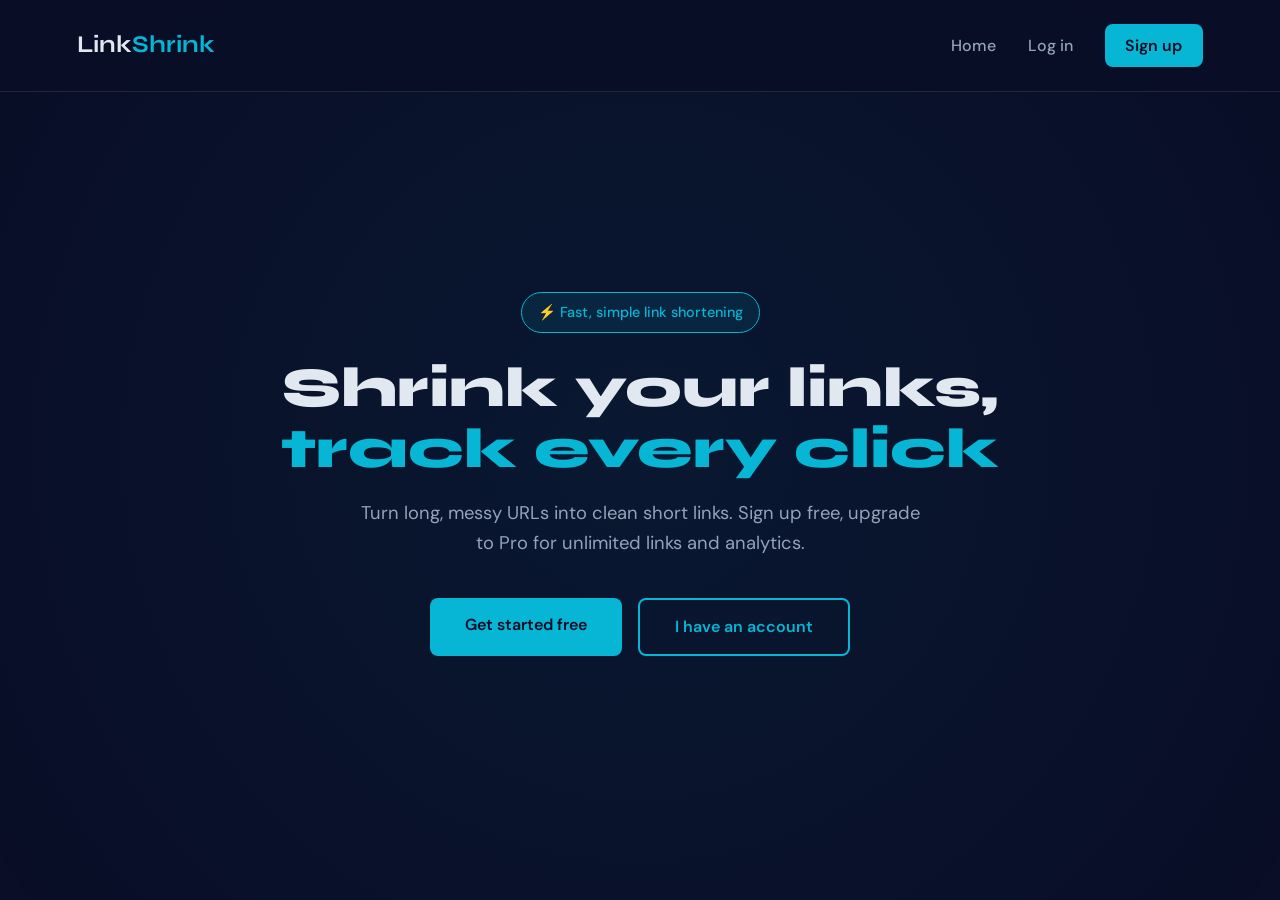
==== src/main/resources/static/index.html @ f2fde5a8 "feat: home landing page" ====
<!DOCTYPE html>
<html lang="en">
<head>
  <meta charset="UTF-8">
  <meta name="viewport" content="width=device-width, initial-scale=1.0">
  <title>LinkShrink — Shorten your links</title>
  <link href="https://fonts.googleapis.com/css2?family=Syne:wght@400;600;700;800&family=DM+Sans:wght@300;400;500&display=swap" rel="stylesheet">
  <link rel="stylesheet" href="css/styles.css">   <!-- shared stylesheet -->
</head>
<body>
  <div class="glow"></div>

  <!-- navbar injected here by nav.js -->
  <div id="navbar"></div>

  <section class="hero">
    <div class="hero-tag">⚡ Fast, simple link shortening</div>
    <h1>Shrink your links, <span class="accent">track every click</span></h1>
    <p>Turn long, messy URLs into clean short links. Sign up free, upgrade to Pro for unlimited links and analytics.</p>
    <div class="btns">
      <a href="signup.html" class="btn-primary">Get started free</a>
      <a href="login.html" class="btn-outline">I have an account</a>
    </div>
  </section>

  <!-- shared scripts: auth.js first (defines helpers), then nav.js (uses them) -->
  <script src="js/auth.js"></script>
  <script src="js/nav.js"></script>
</body>
</html>
---- src/main/resources/static/css/styles.css ----
/* ============================================================
   LINKSHRINK — SHARED STYLESHEET (all pages link this one file)
   Change --accent to rebrand the whole site instantly.
   ============================================================ */

/* ---- reset ---- */
* { margin: 0; padding: 0; box-sizing: border-box; }

/* ---- theme tokens ---- */
:root {
  --bg: #0a0e27;
  --bg-secondary: #151932;
  --accent: #06b6d4;                    /* cyan — change to rebrand */
  --accent-glow: rgba(6,182,212,0.4);
  --text: #e2e8f0;
  --text-dim: #94a3b8;
  --border: #1e293b;
}

html { scroll-behavior: smooth; }
body {
  font-family: 'DM Sans', sans-serif;
  background: var(--bg); color: var(--text);
  line-height: 1.6; overflow-x: hidden; min-height: 100vh;
}

/* ---- ambient glow ---- */
.glow {
  position: fixed; top: -50%; left: -50%; width: 200%; height: 200%;
  background: radial-gradient(circle at 50% 50%, var(--accent-glow) 0%, transparent 50%);
  opacity: 0.15; pointer-events: none; z-index: -1;
}

/* ---- navbar (built dynamically by nav.js) ---- */
nav {
  position: fixed; top: 0; left: 0; right: 0;
  display: flex; justify-content: space-between; align-items: center;
  padding: 1.5rem 6%;
  background: rgba(10,14,39,0.8); backdrop-filter: blur(12px);
  border-bottom: 1px solid var(--border); z-index: 1000;
}
.nav-logo { font-family: 'Syne', sans-serif; font-size: 1.5rem; font-weight: 700; color: var(--text); text-decoration: none; }
.nav-logo span { color: var(--accent); }
nav ul { display: flex; list-style: none; gap: 2rem; align-items: center; }
nav ul li a { color: var(--text-dim); text-decoration: none; font-weight: 500; transition: color 0.3s; cursor: pointer; }
nav ul li a:hover { color: var(--accent); }
.pro-badge { background: var(--accent); color: #0a0e27; padding: 0.2rem 0.7rem; border-radius: 50px; font-size: 0.8rem; font-weight: 700; }

/* ---- buttons (shared) ---- */
.btn-primary, .btn-outline {
  padding: 0.9rem 2.2rem; border-radius: 8px; text-decoration: none;
  font-weight: 600; transition: all 0.3s; display: inline-block; cursor: pointer; border: none; font-family: inherit; font-size: 1rem;
}
.btn-primary { background: var(--accent); color: #0a0e27; }
.btn-primary:hover { transform: translateY(-2px); box-shadow: 0 10px 30px var(--accent-glow); }
.btn-outline { border: 2px solid var(--accent); color: var(--accent); background: transparent; }
.btn-outline:hover { background: rgba(6,182,212,0.1); }
.nav-btn { padding: 0.55rem 1.3rem !important; }

/* ---- form group (shared: login, signup, dashboard) ---- */
.form-group { margin-bottom: 1.3rem; }
.form-group label { display: block; margin-bottom: 0.5rem; font-weight: 500; color: var(--text); font-size: 0.95rem; }
.form-group input {
  width: 100%; padding: 0.9rem 1rem; background: var(--bg); border: 1px solid var(--border);
  border-radius: 8px; color: var(--text); font-size: 1rem; font-family: 'DM Sans', sans-serif; transition: border-color 0.3s;
}
.form-group input:focus { outline: none; border-color: var(--accent); }

.submit-btn {
  width: 100%; padding: 1rem; margin-top: 0.5rem; background: var(--accent); color: #0a0e27;
  border: none; border-radius: 8px; font-size: 1rem; font-weight: 700; cursor: pointer; font-family: 'Syne', sans-serif; transition: all 0.3s;
}
.submit-btn:hover { transform: translateY(-2px); box-shadow: 0 10px 30px var(--accent-glow); }
.submit-btn:disabled { opacity: 0.6; cursor: not-allowed; transform: none; }

/* ---- message toast (shared) ---- */
.form-message { display: none; margin-top: 1.3rem; padding: 0.9rem; border-radius: 8px; font-weight: 500; text-align: center; font-size: 0.9rem; }
.form-message.success { background: rgba(34,197,94,0.1); border: 1px solid #22c55e; color: #4ade80; }
.form-message.error { background: rgba(239,68,68,0.1); border: 1px solid #ef4444; color: #f87171; }

/* ============================================================
   PAGE-SPECIFIC SECTIONS (kept in the same file, clearly labeled)
   ============================================================ */

/* ---- HOME hero ---- */
.hero {
  min-height: 100vh; display: flex; flex-direction: column; justify-content: center; align-items: center;
  text-align: center; padding: 6rem 1.5rem 3rem; max-width: 800px; margin: 0 auto;
}
.hero-tag {
  display: inline-block; padding: 0.5rem 1rem; background: rgba(6,182,212,0.1); border: 1px solid var(--accent);
  border-radius: 50px; color: var(--accent); font-size: 0.9rem; font-weight: 500; margin-bottom: 1.5rem;
}
.hero h1 { font-family: 'Syne', sans-serif; font-size: 3.5rem; font-weight: 800; line-height: 1.1; margin-bottom: 1.2rem; }
.hero h1 .accent { color: var(--accent); }
.hero p { font-size: 1.15rem; color: var(--text-dim); max-width: 560px; margin-bottom: 2.5rem; }
.hero .btns { display: flex; gap: 1rem; flex-wrap: wrap; justify-content: center; }

/* ---- AUTH card (login + signup) ---- */
.auth-wrapper { min-height: 100vh; display: flex; justify-content: center; align-items: center; padding: 6rem 1.5rem 3rem; }
.auth-card { background: var(--bg-secondary); border: 1px solid var(--border); border-radius: 16px; padding: 2.5rem; width: 100%; max-width: 420px; }
.auth-card .label { display: inline-block; color: var(--accent); font-weight: 600; text-transform: uppercase; font-size: 0.85rem; letter-spacing: 1px; margin-bottom: 0.5rem; }
.auth-card h1 { font-family: 'Syne', sans-serif; font-size: 2rem; font-weight: 700; margin-bottom: 0.5rem; }
.auth-card .sub { color: var(--text-dim); margin-bottom: 2rem; font-size: 0.95rem; }
.auth-foot { text-align: center; margin-top: 1.5rem; color: var(--text-dim); font-size: 0.9rem; }
.auth-foot a { color: var(--accent); text-decoration: none; font-weight: 500; }

/* ---- responsive ---- */
@media (max-width: 640px) {
  .hero h1 { font-size: 2.4rem; }
  nav ul { gap: 1rem; }
  nav ul li a { font-size: 0.9rem; }
}
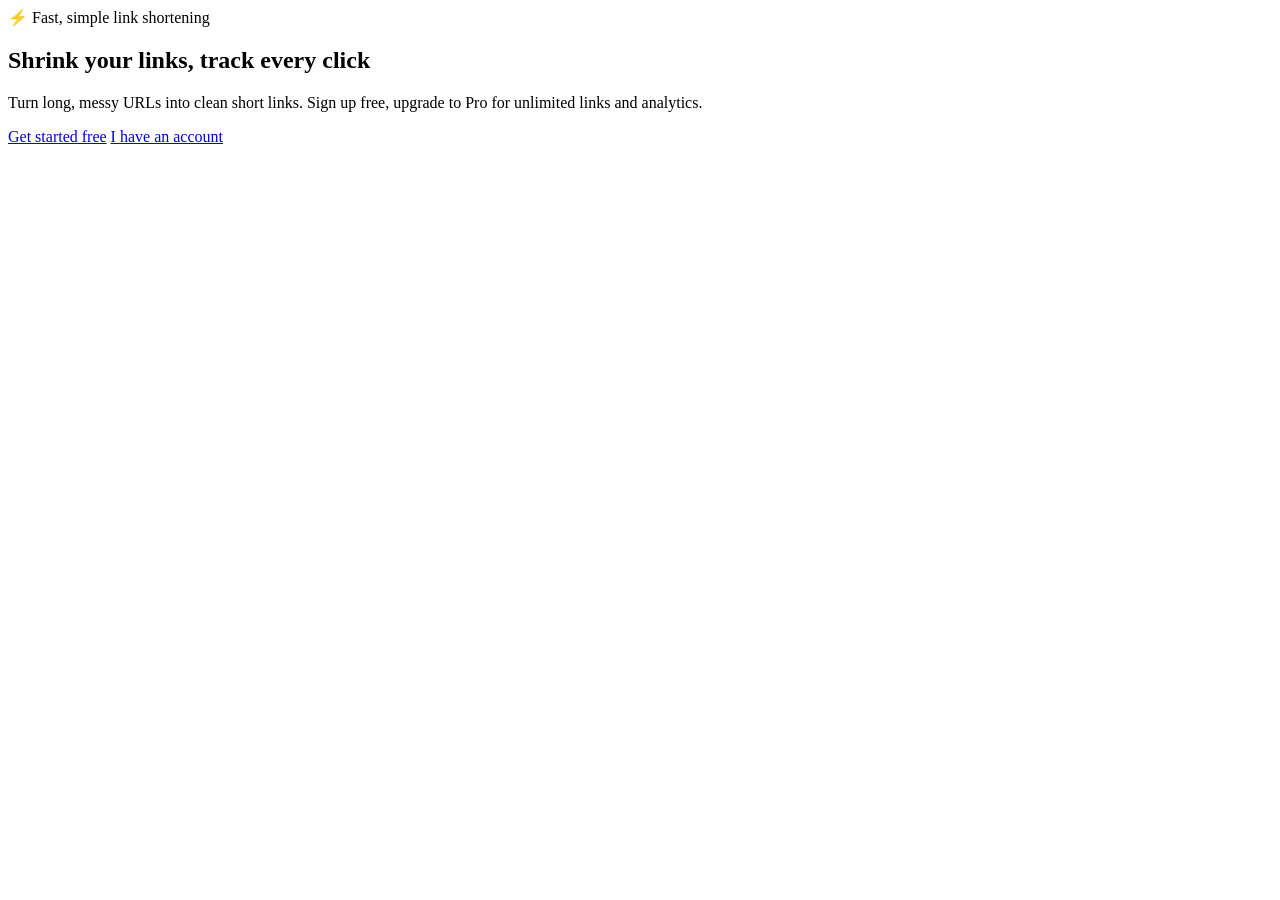
==== commit c153818c: "Serve static assets from CloudFront/S3" ====
--- a/src/main/resources/static/index.html
+++ b/src/main/resources/static/index.html
@@ -1,30 +1,30 @@
 <!DOCTYPE html>
 <html lang="en">
 <head>
-  <meta charset="UTF-8">
-  <meta name="viewport" content="width=device-width, initial-scale=1.0">
-  <title>LinkShrink — Shorten your links</title>
-  <link href="https://fonts.googleapis.com/css2?family=Syne:wght@400;600;700;800&family=DM+Sans:wght@300;400;500&display=swap" rel="stylesheet">
-  <link rel="stylesheet" href="css/styles.css">   <!-- shared stylesheet -->
+<meta charset="UTF-8">
+<meta name="viewport" content="width=device-width, initial-scale=1.0">
+<title>LinkShrink — Shorten your links</title>
+<link href="https://fonts.googleapis.com/css2?family=Syne:wght@400;600;700;800&family=DM+Sans:wght@300;400;500&display=swap" rel="stylesheet">
+<!-- <link rel="stylesheet" href="css/styles.css"> -->
+<link rel="stylesheet" href="https://d2c3wbw9fr9jgq.cloudfront.net/static/styles.css">
 </head>
 <body>
-  <div class="glow"></div>
+<div class="glow"></div>
+<div id="navbar"></div>
 
-  <!-- navbar injected here by nav.js -->
-  <div id="navbar"></div>
+<section class="hero">
+<div class="hero-tag">⚡ Fast, simple link shortening</div>
+<h1>Shrink your links, <span class="accent">track every click</span></h1>
+<p>Turn long, messy URLs into clean short links. Sign up free, upgrade to Pro for unlimited links and analytics.</p>
+<div class="btns">
+<a href="signup.html" class="btn-primary">Get started free</a>
+<a href="login.html" class="btn-outline">I have an account</a>
+</div>
+</section>
 
-  <section class="hero">
-    <div class="hero-tag">⚡ Fast, simple link shortening</div>
-    <h1>Shrink your links, <span class="accent">track every click</span></h1>
-    <p>Turn long, messy URLs into clean short links. Sign up free, upgrade to Pro for unlimited links and analytics.</p>
-    <div class="btns">
-      <a href="signup.html" class="btn-primary">Get started free</a>
-      <a href="login.html" class="btn-outline">I have an account</a>
-    </div>
-  </section>
-
-  <!-- shared scripts: auth.js first (defines helpers), then nav.js (uses them) -->
-  <script src="js/auth.js"></script>
-  <script src="js/nav.js"></script>
+<!-- <script src="js/auth.js"></script> -->
+<!-- <script src="js/nav.js"></script> -->
+<script src="https://d2c3wbw9fr9jgq.cloudfront.net/static/auth.js"></script>
+<script src="https://d2c3wbw9fr9jgq.cloudfront.net/static/nav.js"></script>
 </body>
 </html>
--- a/src/main/resources/static/css/styles.css
+++ b/src/main/resources/static/css/styles.css
@@ -110,4 +110,129 @@
   .hero h1 { font-size: 2.4rem; }
   nav ul { gap: 1rem; }
   nav ul li a { font-size: 0.9rem; }
-}+}
+
+
+
+/* ============================================================
+   DASHBOARD STYLES  (append these to your existing styles.css)
+   ============================================================ */
+
+   .dash {
+    max-width: 800px;
+    margin: 0 auto;
+    padding: 7rem 1.5rem 4rem;
+  }
+  
+  .dash-head { margin-bottom: 2rem; }
+  .dash-title {
+    font-family: 'Syne', sans-serif; font-size: 2.5rem; font-weight: 700; margin: 0.3rem 0;
+  }
+  .dash-sub { color: var(--text-dim); font-size: 1.05rem; }
+  
+  /* ---- create-link card ---- */
+  .create-card {
+    background: var(--bg-secondary);
+    border: 1px solid var(--border);
+    border-radius: 16px;
+    padding: 1.8rem;
+    margin-bottom: 2.5rem;
+  }
+  .create-label {
+    display: block; font-weight: 500; margin-bottom: 0.8rem; font-size: 0.95rem;
+  }
+  .create-row { display: flex; gap: 0.8rem; }
+  .create-row input {
+    flex: 1; padding: 0.9rem 1rem;
+    background: var(--bg); border: 1px solid var(--border);
+    border-radius: 8px; color: var(--text); font-size: 1rem;
+    font-family: 'DM Sans', sans-serif; transition: border-color 0.3s;
+  }
+  .create-row input:focus { outline: none; border-color: var(--accent); }
+  .create-row .btn-primary { white-space: nowrap; }
+  
+  /* ---- links list header ---- */
+  .links-head {
+    display: flex; justify-content: space-between; align-items: center; margin-bottom: 1.2rem;
+  }
+  .links-head h2 { font-family: 'Syne', sans-serif; font-size: 1.5rem; font-weight: 600; }
+  
+  .btn-sm { padding: 0.5rem 1.1rem !important; font-size: 0.9rem; }
+  
+  /* ---- individual link card ---- */
+  .link-card {
+    background: var(--bg-secondary);
+    border: 1px solid var(--border);
+    border-radius: 12px;
+    padding: 1.2rem 1.4rem;
+    margin-bottom: 0.9rem;
+    display: flex; justify-content: space-between; align-items: center; gap: 1rem;
+    transition: border-color 0.3s;
+  }
+  .link-card:hover { border-color: var(--accent); }
+  
+  .link-info { display: flex; flex-direction: column; gap: 0.3rem; overflow: hidden; }
+  .short-url {
+    color: var(--accent); font-weight: 600; text-decoration: none; font-size: 1.05rem;
+  }
+  .short-url:hover { text-decoration: underline; }
+  .long-url {
+    color: var(--text-dim); font-size: 0.88rem;
+    white-space: nowrap; overflow: hidden; text-overflow: ellipsis; max-width: 420px;
+  }
+  
+  .link-meta { display: flex; align-items: center; gap: 1rem; white-space: nowrap; }
+  .clicks {
+    background: rgba(6,182,212,0.12); color: var(--accent);
+    padding: 0.35rem 0.8rem; border-radius: 50px; font-size: 0.85rem; font-weight: 600;
+  }
+  
+  .empty-state {
+    text-align: center; color: var(--text-dim);
+    padding: 2.5rem 1rem; font-size: 1rem;
+  }
+  
+  /* ---- responsive ---- */
+  @media (max-width: 640px) {
+    .create-row { flex-direction: column; }
+    .link-card { flex-direction: column; align-items: flex-start; }
+    .long-url { max-width: 100%; }
+    .link-meta { width: 100%; justify-content: space-between; }
+  }
+
+
+/* ----link to upgrade page---- */
+  .upgrade-link {
+    color: var(--accent); font-weight: 600; text-decoration: none; margin-left: 0.4rem;
+  }
+  .upgrade-link:hover { text-decoration: underline; }
+
+
+
+
+  /* ============================================================
+   UPGRADE PAGE STYLES  (append to styles.css)
+   ============================================================ */
+.price-tag {
+  font-family: 'Syne', sans-serif;
+  font-size: 3rem; font-weight: 700; color: var(--accent);
+  margin: 0.5rem 0;
+}
+.price-period { font-size: 1.1rem; color: var(--text-dim); font-weight: 400; }
+
+.price-features {
+  list-style: none; padding: 0; margin: 1.5rem 0;
+  text-align: left; display: inline-block;
+}
+.price-features li {
+  padding: 0.5rem 0 0.5rem 1.8rem; position: relative; color: var(--text);
+}
+.price-features li::before {
+  content: "✓"; position: absolute; left: 0; color: var(--accent); font-weight: 700;
+}
+
+/* the upgrade link shown on the dashboard when limit is hit */
+.upgrade-link {
+  color: var(--accent); font-weight: 600; text-decoration: none; margin-left: 0.4rem;
+}
+.upgrade-link:hover { text-decoration: underline; }
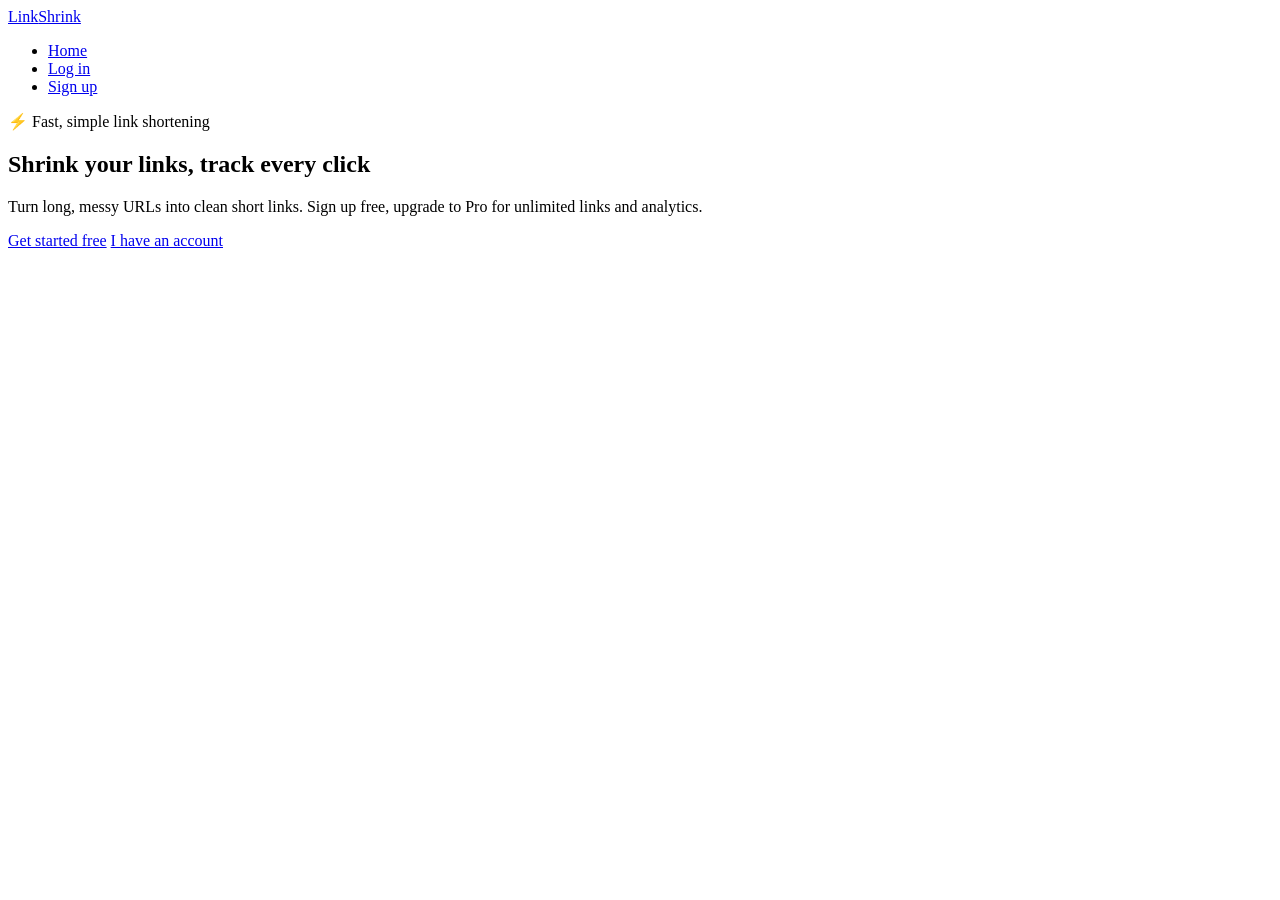
==== commit 692d28d7: "refactor assets" ====
--- a/src/main/resources/static/index.html
+++ b/src/main/resources/static/index.html
@@ -22,9 +22,8 @@
 </div>
 </section>
 
-<!-- <script src="js/auth.js"></script> -->
-<!-- <script src="js/nav.js"></script> -->
-<script src="https://d2c3wbw9fr9jgq.cloudfront.net/static/auth.js"></script>
-<script src="https://d2c3wbw9fr9jgq.cloudfront.net/static/nav.js"></script>
+<script src="js/auth.js"></script> 
+<script src="js/nav.js"></script> 
+
 </body>
 </html>
